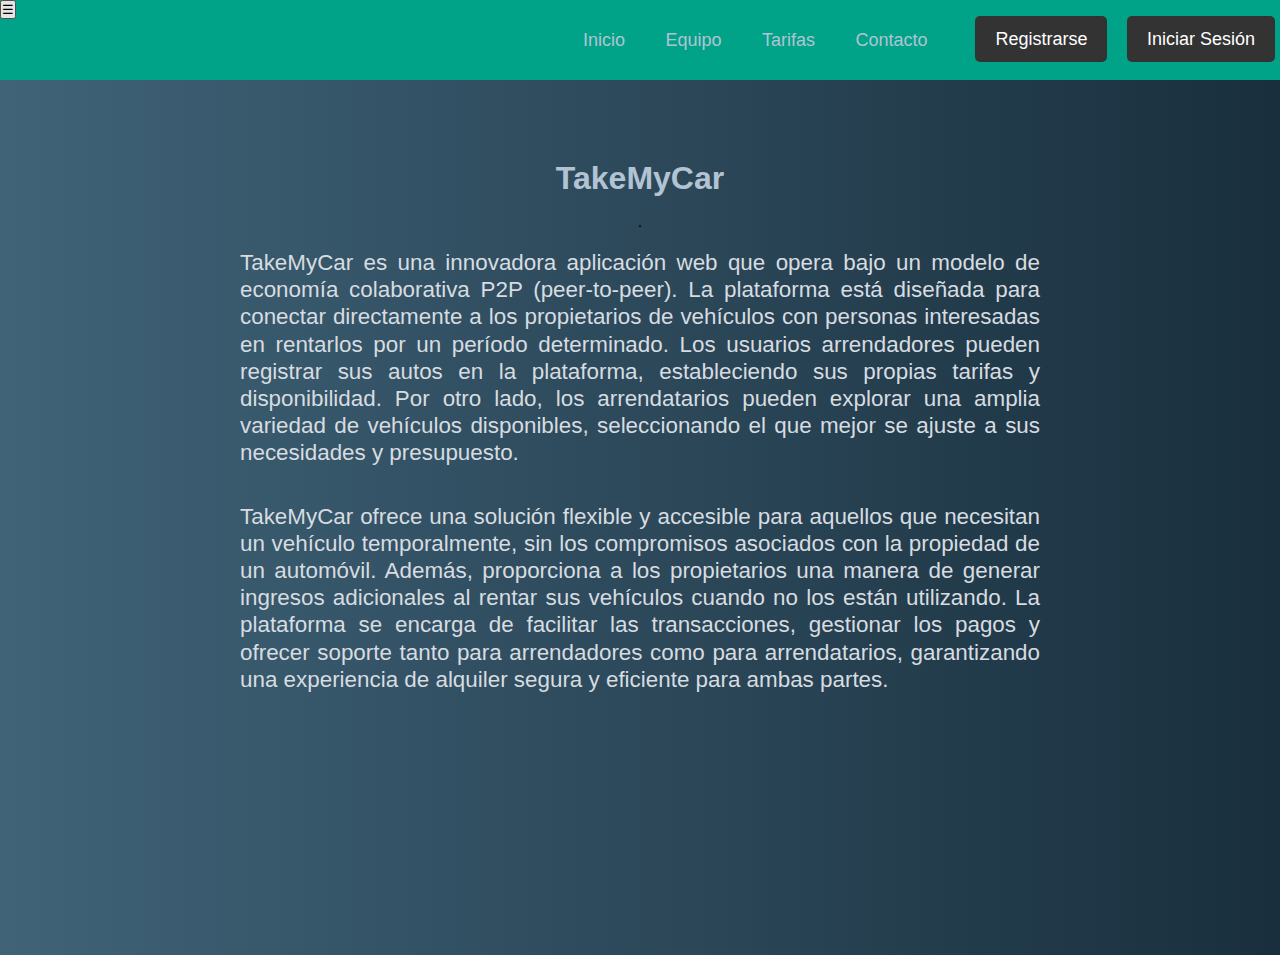
==== index.html @ fd30c0b9 "feat(index-equipo-servicios-tarifas): title name updated" ====
<!DOCTYPE html>
<html lang="en">


<head>
    <meta charset="UTF-8">
    <meta name="viewport" content="width=device-width, initial-scale=1.0">
    <title>TakeMyCar</title>
    <link rel="stylesheet" href="public\assets\styles\styleIndex.css">
    <style>
    </style>
</head>

<body>
    <header>
        <nav>

            <ul class="nav-buttons">
                <li><a href="#">Registrarse</a></li>
                <li><a href="#">Iniciar Sesión</a></li>
            </ul>
            <ul class="menu">
                <li><a href="index.html">Inicio</a></li>
                <!-- <li><a href="public/Servicios.html">Servicios</a></li> -->
                <li><a href="public/Equipo.html">Equipo</a></li>
                <li><a href="public/Tarifas.html">Tarifas</a></li>
                <li><a href="public/Contacto.html">Contacto</a></li>
            </ul>
            <button class="menu-toggle">&#9776;</button>
        </nav>
    </header>

    <main>
        <section id="inicio" class="banner">
            <div class="containerB row">
                <div class="boxB col1-md-5 col12">
                    <!-- <img src="public/assets/images/Logo_1.png" class="imgBanner" alt=""> -->
                </div>
                <div class="boxB col2">
                    <h1>TakeMyCar</h1>
                    <p>. </p>
                    <br/>
                    <p id="txtBanner">
                        TakeMyCar es una innovadora aplicación web que opera bajo un modelo de economía colaborativa P2P (peer-to-peer). La plataforma está diseñada para conectar directamente a los propietarios de vehículos con personas interesadas en rentarlos por un período determinado. Los usuarios arrendadores pueden registrar sus autos en la plataforma, estableciendo sus propias tarifas y disponibilidad. Por otro lado, los arrendatarios pueden explorar una amplia variedad de vehículos disponibles, seleccionando el que mejor se ajuste a sus necesidades y presupuesto.
                    </p>
                    <br/>
                    <br/>

        <p id="txtBanner">TakeMyCar ofrece una solución flexible y accesible para aquellos que necesitan un vehículo temporalmente, sin los compromisos asociados con la propiedad de un automóvil. Además, proporciona a los propietarios una manera de generar ingresos adicionales al rentar sus vehículos cuando no los están utilizando. La plataforma se encarga de facilitar las transacciones, gestionar los pagos y ofrecer soporte tanto para arrendadores como para arrendatarios, garantizando una experiencia de alquiler segura y eficiente para ambas partes.</p> 
                 </div>
            </div>
            <br/>
            <br/>
            <br/>
            <br/>
            <br/>
            <br/>
            <br/>
            <br/>
            <br/>
            <br/>
            <br/>
            </section>

        

  
    </main>
    <script src="public/assets/scripts/sriptIndex.js"></script>

</body>

</html>
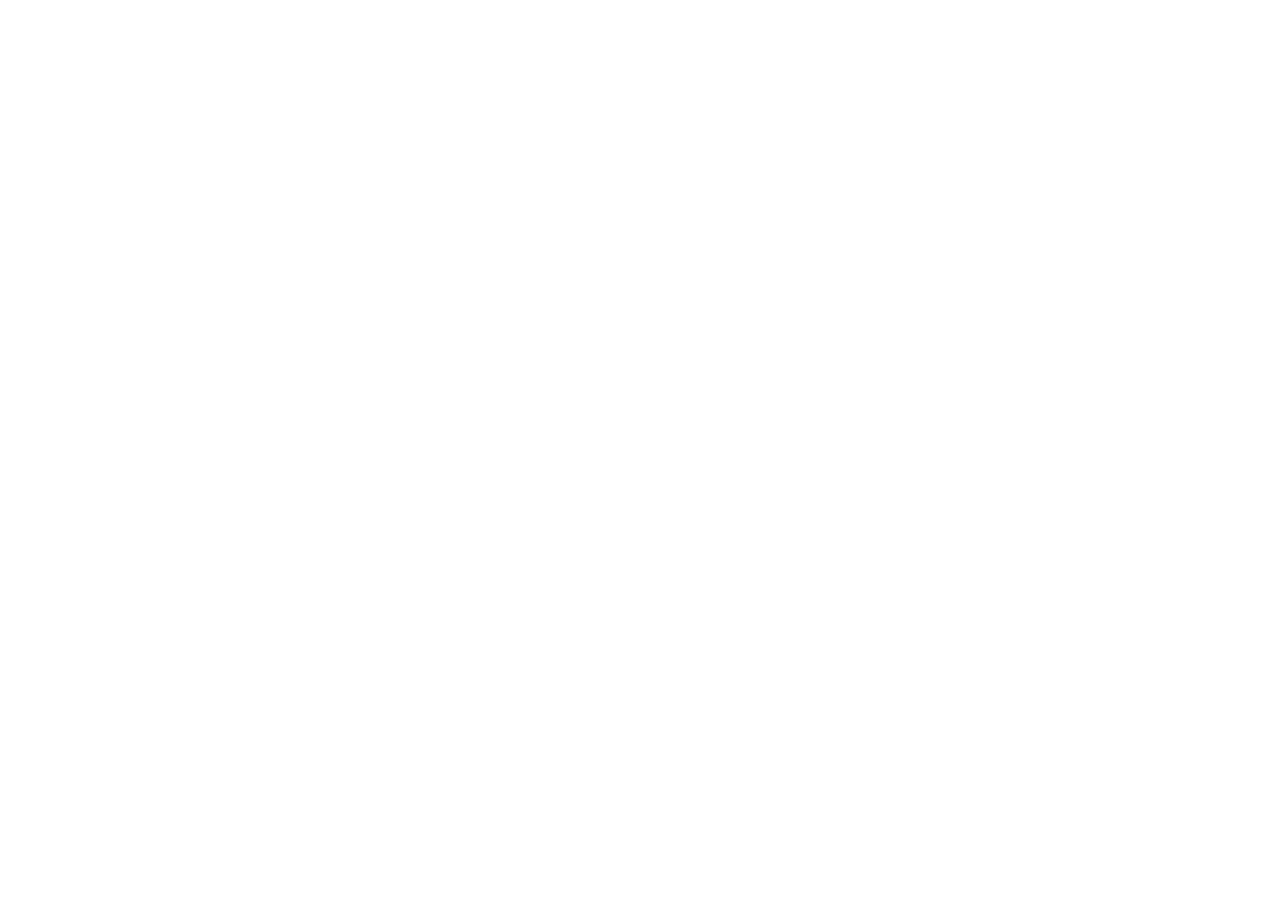
==== commit 67dda170: "feat(style): add styles" ====
--- a/index.html
+++ b/index.html
@@ -1,73 +1,11 @@
 <!DOCTYPE html>
 <html lang="en">
-
-
 <head>
     <meta charset="UTF-8">
     <meta name="viewport" content="width=device-width, initial-scale=1.0">
-    <title>TakeMyCar</title>
-    <link rel="stylesheet" href="public\assets\styles\styleIndex.css">
-    <style>
-    </style>
+    <title>Document</title>
 </head>
-
 <body>
-    <header>
-        <nav>
-
-            <ul class="nav-buttons">
-                <li><a href="#">Registrarse</a></li>
-                <li><a href="#">Iniciar Sesión</a></li>
-            </ul>
-            <ul class="menu">
-                <li><a href="index.html">Inicio</a></li>
-                <!-- <li><a href="public/Servicios.html">Servicios</a></li> -->
-                <li><a href="public/Equipo.html">Equipo</a></li>
-                <li><a href="public/Tarifas.html">Tarifas</a></li>
-                <li><a href="public/Contacto.html">Contacto</a></li>
-            </ul>
-            <button class="menu-toggle">&#9776;</button>
-        </nav>
-    </header>
-
-    <main>
-        <section id="inicio" class="banner">
-            <div class="containerB row">
-                <div class="boxB col1-md-5 col12">
-                    <!-- <img src="public/assets/images/Logo_1.png" class="imgBanner" alt=""> -->
-                </div>
-                <div class="boxB col2">
-                    <h1>TakeMyCar</h1>
-                    <p>. </p>
-                    <br/>
-                    <p id="txtBanner">
-                        TakeMyCar es una innovadora aplicación web que opera bajo un modelo de economía colaborativa P2P (peer-to-peer). La plataforma está diseñada para conectar directamente a los propietarios de vehículos con personas interesadas en rentarlos por un período determinado. Los usuarios arrendadores pueden registrar sus autos en la plataforma, estableciendo sus propias tarifas y disponibilidad. Por otro lado, los arrendatarios pueden explorar una amplia variedad de vehículos disponibles, seleccionando el que mejor se ajuste a sus necesidades y presupuesto.
-                    </p>
-                    <br/>
-                    <br/>
-
-        <p id="txtBanner">TakeMyCar ofrece una solución flexible y accesible para aquellos que necesitan un vehículo temporalmente, sin los compromisos asociados con la propiedad de un automóvil. Además, proporciona a los propietarios una manera de generar ingresos adicionales al rentar sus vehículos cuando no los están utilizando. La plataforma se encarga de facilitar las transacciones, gestionar los pagos y ofrecer soporte tanto para arrendadores como para arrendatarios, garantizando una experiencia de alquiler segura y eficiente para ambas partes.</p> 
-                 </div>
-            </div>
-            <br/>
-            <br/>
-            <br/>
-            <br/>
-            <br/>
-            <br/>
-            <br/>
-            <br/>
-            <br/>
-            <br/>
-            <br/>
-            </section>
-
-        
-
-  
-    </main>
-    <script src="public/assets/scripts/sriptIndex.js"></script>
-
+    
 </body>
-
 </html>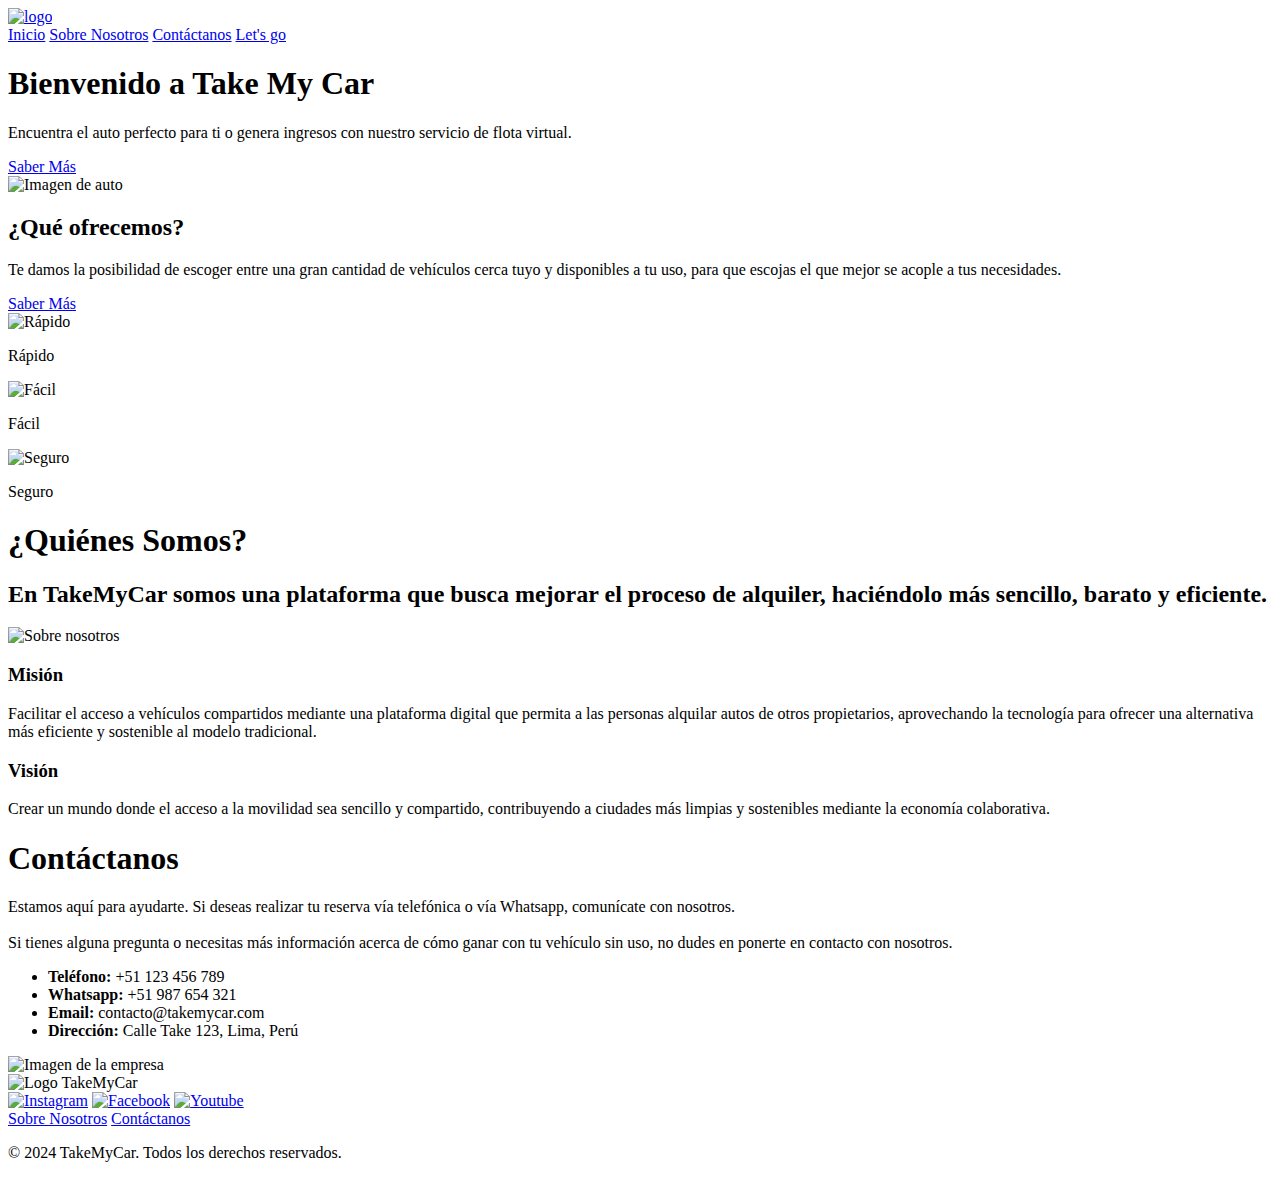
==== commit 0850838e: "fix: html structure" ====
--- a/index.html
+++ b/index.html
@@ -1,11 +1,131 @@
 <!DOCTYPE html>
-<html lang="en">
+<html lang="es">
 <head>
     <meta charset="UTF-8">
     <meta name="viewport" content="width=device-width, initial-scale=1.0">
-    <title>Document</title>
+    <title>TakeMyCar-LandingPage</title>
+    <link rel="stylesheet" href="styles.css">
+    <link rel="icon" href="images/favicon.png" type="image/png">
+    <link href="https://fonts.googleapis.com/css2?family=SUSE:wght@400;700&display=swap" rel="stylesheet">
 </head>
 <body>
+
+    <header>
+        <div class="container">
+            <a href="index.html">
+                <img src="images/take-my-car-logo.png" alt="logo" class="logo">
+            </a>
+            <div class="navbar">
+                <a href="#inicio">Inicio</a>
+                <a href="#about-us">Sobre Nosotros</a>
+                <a href="#contactanos">Contáctanos</a>
+                <a href="https://apptakemycar.netlify.app" class="btn_front">Let's go</a>
+            </div>
+        </div>
+    </header>
+
+    <section id="inicio" class="welcome-section">
+        <div class="welcome-container">
+            <div class="welcome-text">
+                <h1>Bienvenido a Take My Car</h1>
+                <p>Encuentra el auto perfecto para ti o genera ingresos con nuestro servicio de flota virtual.</p>
+                <a href="#contactanos" class="welcome-btn">Saber Más</a>
+            </div>
+            <div class="welcome-image">
+                <img src="images/image1.jpg" alt="Imagen de auto">
+            </div>
+        </div>
+    </section>
     
+
+    <section class="offer-section">
+        <div class="offer-container">
+            <h2 class="offer-title">¿Qué ofrecemos?</h2>
+            <div class="offer-content">
+                <div class="offer-description">
+                    <p>Te damos la posibilidad de escoger entre una gran cantidad de vehículos cerca tuyo y disponibles a tu uso, para que escojas el que mejor se acople a tus necesidades.</p>
+                    <a href="#contactanos" class="offer-btn">Saber Más</a>
+                </div>
+                <div class="offer-features">
+                    <div class="feature-item">
+                        <img src="images/rayo-rapido.webp" alt="Rápido">
+                        <p>Rápido</p>
+                    </div>
+                    <div class="feature-item">
+                        <img src="images/facil.png" alt="Fácil">
+                        <p>Fácil</p>
+                    </div>
+                    <div class="feature-item">
+                        <img src="images/seguro.png" alt="Seguro">
+                        <p>Seguro</p>
+                    </div>
+                </div>
+            </div>
+        </div>
+    </section>
+    
+    <section id="about-us" class="about-section">
+        <div class="about-container">
+            <div class="about-text">
+                <h1 class="about-title">¿Quiénes Somos?</h1>
+                <h2 class="about-subtitle">En TakeMyCar somos una plataforma que busca mejorar el proceso de alquiler, haciéndolo más sencillo, barato y eficiente.</h2>
+            </div>
+            <div class="about-image">
+                <img src="images/quienes-somos.png" alt="Sobre nosotros">
+            </div>
+        </div>
+    
+        <div class="mission-vision-wrapper">
+            <div class="mission-block">
+                <h3>Misión</h3>
+                <p>Facilitar el acceso a vehículos compartidos mediante una plataforma digital que permita a las personas alquilar autos de otros propietarios, aprovechando la tecnología para ofrecer una alternativa más eficiente y sostenible al modelo tradicional.</p>
+            </div>
+            <div class="vision-block">
+                <h3>Visión</h3>
+                <p>Crear un mundo donde el acceso a la movilidad sea sencillo y compartido, contribuyendo a ciudades más limpias y sostenibles mediante la economía colaborativa.</p>
+            </div>
+        </div>
+    </section>
+    
+    
+    <section id="contactanos" class="contact-section">
+        <div class="contact-wrapper">
+            <div class="contact-content">
+                <h1>Contáctanos</h1>
+                <p>Estamos aquí para ayudarte. Si deseas realizar tu reserva vía telefónica o vía Whatsapp, comunícate con nosotros. <br><br>
+                Si tienes alguna pregunta o necesitas más información acerca de cómo ganar con tu vehículo sin uso, no dudes en ponerte en contacto con nosotros.</p>
+                <ul>
+                    <li><strong>Teléfono:</strong> +51 123 456 789</li>
+                    <li><strong>Whatsapp:</strong> +51 987 654 321</li>
+                    <li><strong>Email:</strong> contacto@takemycar.com</li>
+                    <li><strong>Dirección:</strong> Calle Take 123, Lima, Perú</li>
+                </ul>
+            </div>
+            <div class="contact-image">
+                <img src="images/contactanos.png" alt="Imagen de la empresa">
+            </div>
+        </div>
+    </section>
+
+    <footer class="site-footer">
+        <div class="footer-content">
+            <div class="footer-logo">
+                <img src="images/take-my-car-logo.png" alt="Logo TakeMyCar">
+            </div>
+            <div class="footer-social">
+                <a href="#"><img src="images/instagram.svg" alt="Instagram"></a>
+                <a href="#"><img src="images/facebook.svg" alt="Facebook"></a>
+                <a href="#"><img src="images/youtube.svg" alt="Youtube"></a>
+            </div>
+            <div class="footer-links">
+                <a href="#about-us">Sobre Nosotros</a>
+                <a href="#contactanos">Contáctanos</a>
+            </div>
+        </div>
+        <div class="footer-bottom">
+            <p>© 2024 TakeMyCar. Todos los derechos reservados.</p>
+        </div>
+    </footer>
+
 </body>
 </html>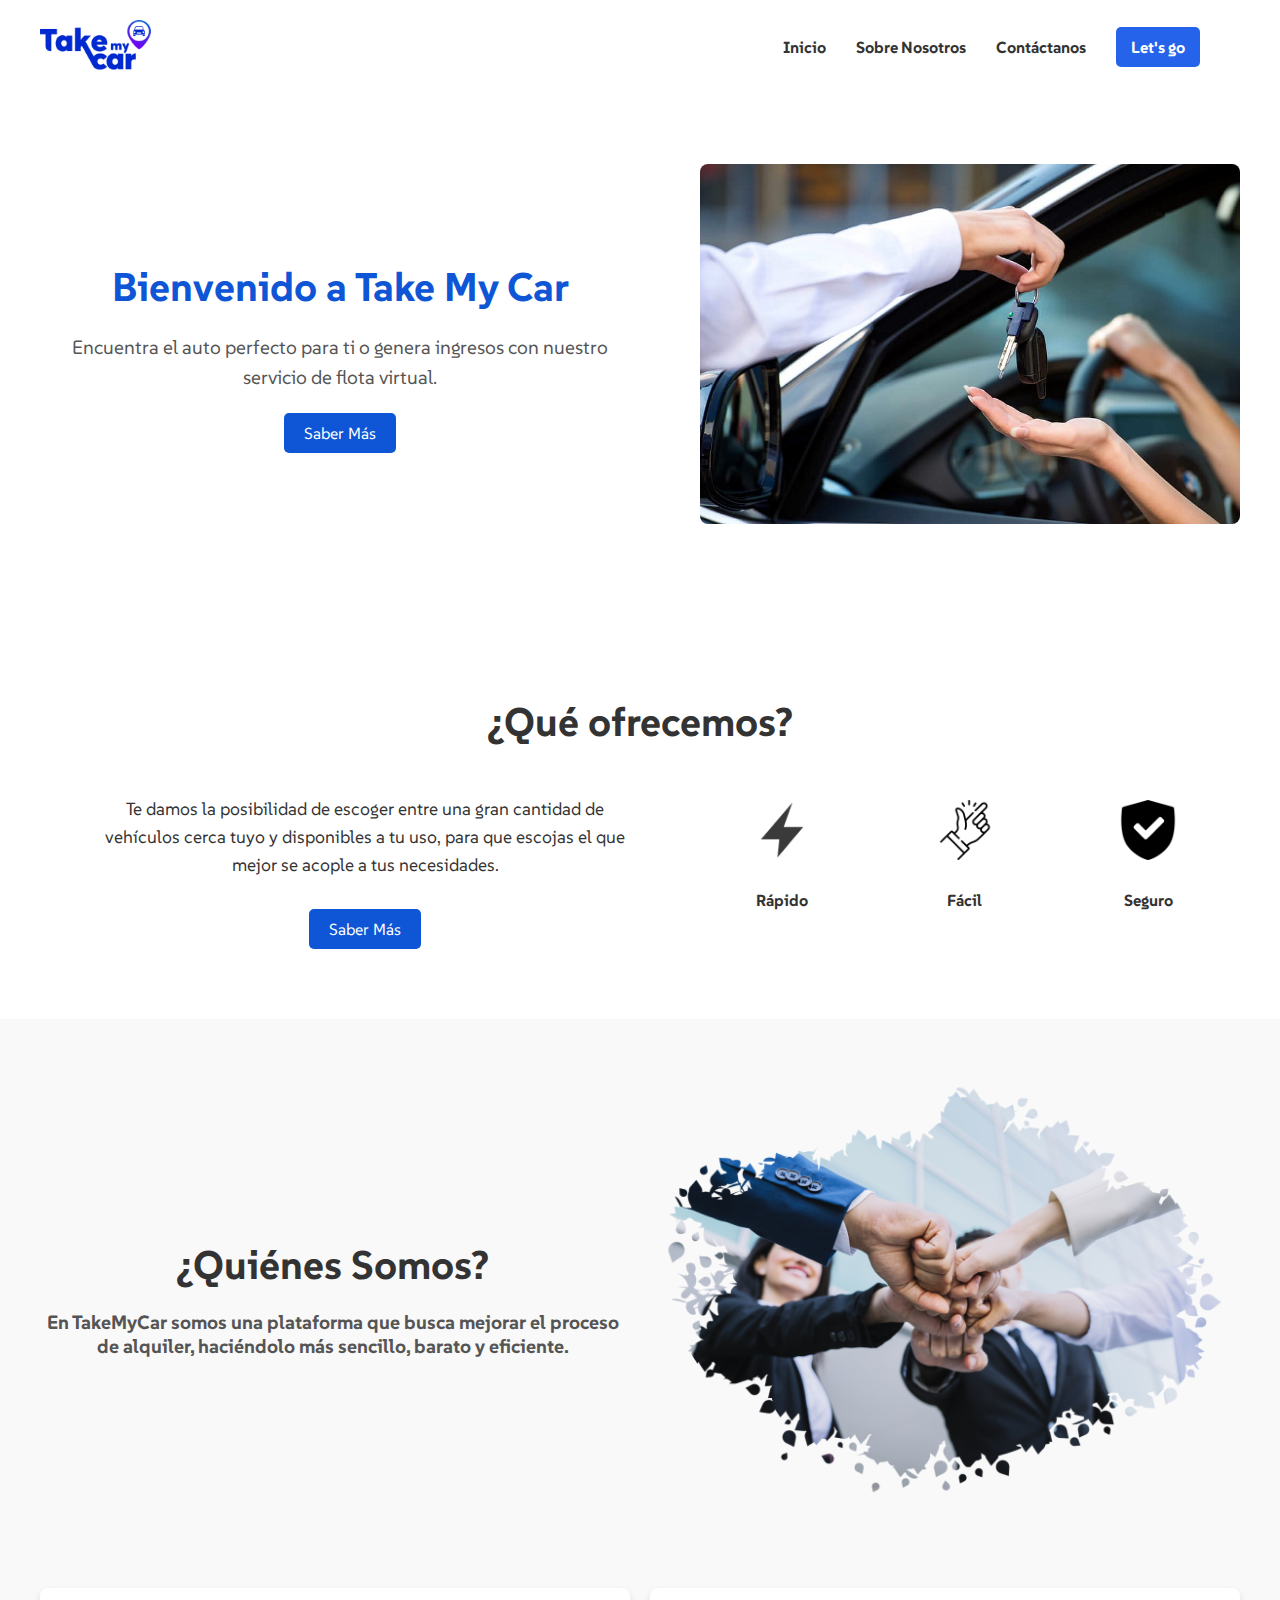
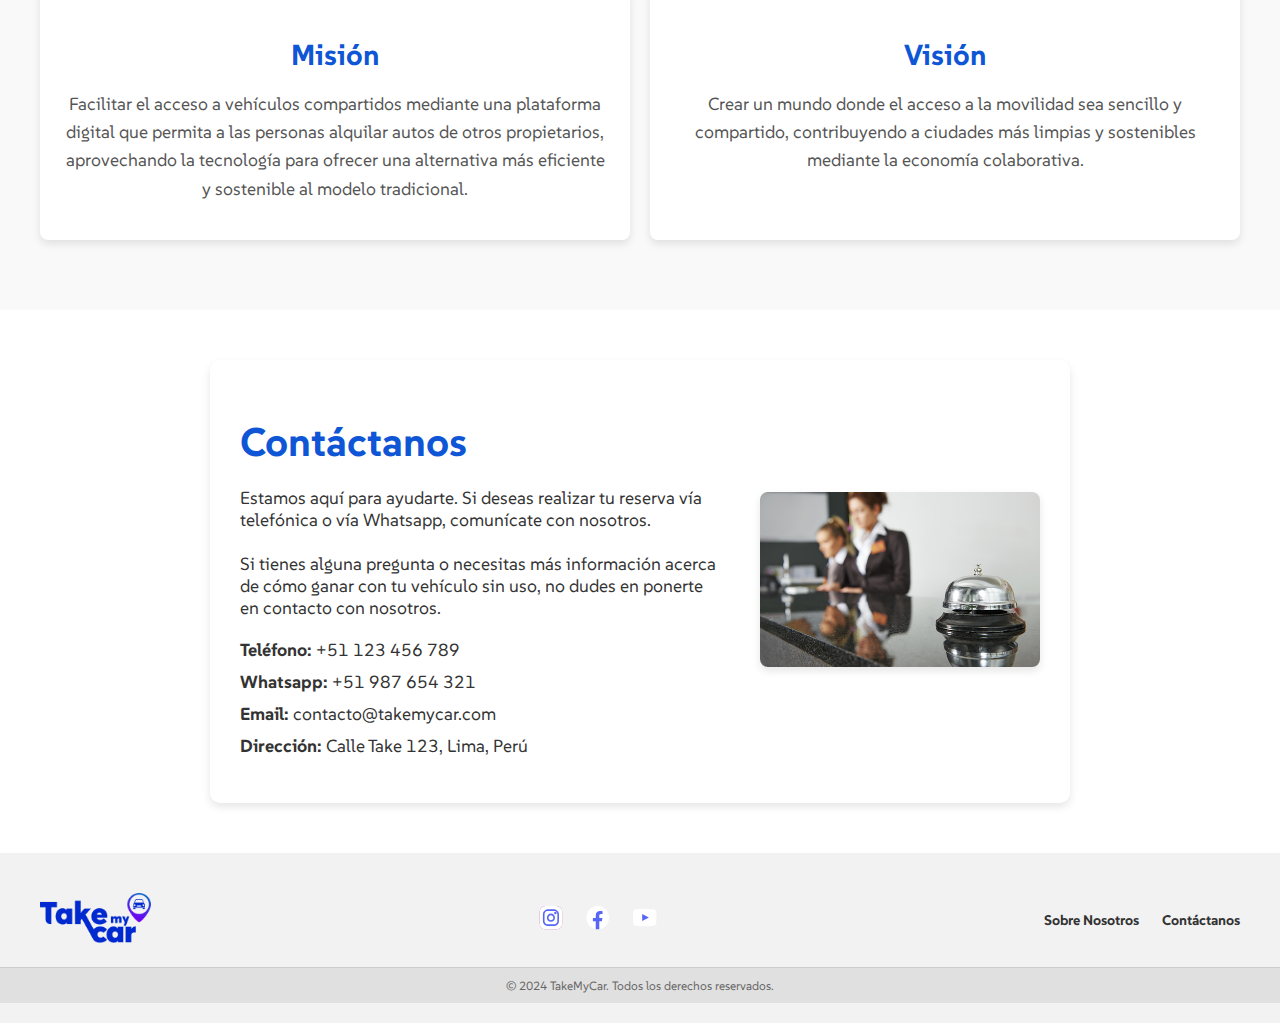
==== commit 6ff63821: "feat: add landing page images" ====
--- a/index.html
+++ b/index.html
@@ -4,7 +4,7 @@
     <meta charset="UTF-8">
     <meta name="viewport" content="width=device-width, initial-scale=1.0">
     <title>TakeMyCar-LandingPage</title>
-    <link rel="stylesheet" href="styles.css">
+    <link rel="stylesheet" href="style.css">
     <link rel="icon" href="images/favicon.png" type="image/png">
     <link href="https://fonts.googleapis.com/css2?family=SUSE:wght@400;700&display=swap" rel="stylesheet">
 </head>
--- a/style.css
+++ b/style.css
@@ -0,0 +1,372 @@
+/*Generales*/
+body {
+    margin: 0;
+    font-family: 'SUSE', sans-serif;
+    background-color: #f0f0f0;
+    color: #333;
+}
+a {
+    text-decoration: none;
+    color: inherit;
+}
+.container {
+    max-width: 1200px;
+    margin: 0 auto;
+    padding: 0 20px;
+    display: flex;
+    justify-content: space-between;
+    align-items: center;
+}
+
+/*Header*/
+header {
+    background-color: #fff;
+    box-shadow: 0 2px 4px rgba(0,0,0,0.1);
+    padding: 20px 0;
+}
+.logo {
+    max-height: 50px;
+}
+.navbar {
+    display: flex;
+    justify-content: flex-end; 
+    flex-grow: 1;
+    gap: 30px;
+    margin-right: 40px;
+    border-radius: 5px;
+    align-items: center;
+}
+.navbar a {
+    font-weight: bold;
+}
+.btn {
+    color: #fff;
+    background-color: #0e56d5 ;
+    padding: 10px 15px;
+    border-radius: 5px;
+    font-weight: bold;
+    text-align: center;
+    
+}
+.btn_front {
+    background-color: #2563eb;
+    color: #ffffff;
+    padding: 10px 15px;
+    border-radius: 5px;
+    text-decoration: none;
+}
+
+/* Sección de bienvenida */
+.welcome-section {
+    padding: 50px 0;
+    background-color: #fff;
+}
+
+.welcome-container {
+    display: flex;
+    justify-content: space-between;
+    align-items: center;
+    max-width: 1200px;
+    margin: 0 auto;
+    padding: 20px;
+}
+
+.welcome-text {
+    width: 50%;
+    text-align: center;
+}
+
+.welcome-text h1 {
+    font-size: 2.5em;
+    margin-bottom: 20px;
+    color: #0e56d5;
+}
+
+.welcome-text p {
+    font-size: 1.2em;
+    line-height: 1.6;
+    margin-bottom: 20px;
+    color: #555;
+}
+
+.welcome-btn {
+    display: inline-block;
+    background-color: #0e56d5;
+    color: #fff;
+    padding: 10px 20px;
+    text-decoration: none;
+    border-radius: 5px;
+}
+
+.welcome-image {
+    width: 45%;
+    display: flex;
+    justify-content: center;
+}
+
+.welcome-image img {
+    max-width: 100%;
+    height: auto;
+    border-radius: 8px;
+}
+
+
+/* Sección ofrecemos */
+.offer-section {
+    padding: 50px 0;
+    background-color: #fff;
+}
+
+.offer-container {
+    max-width: 1200px;
+    margin: 0 auto;
+    padding: 20px;
+}
+
+.offer-title {
+    text-align: center;
+    font-size: 2.5em;
+    margin-bottom: 30px;
+}
+
+.offer-content {
+    display: flex;
+    justify-content: space-between;
+    align-items: center;
+}
+
+.offer-description {
+    width: 50%;
+    text-align: center;
+    padding: 0 50px;
+}
+
+.offer-description p {
+    font-size: 1.1em;
+    line-height: 1.6;
+    margin-bottom: 20px;
+}
+
+.offer-btn {
+    display: inline-block;
+    background-color: #0e56d5;
+    color: #fff;
+    padding: 10px 20px;
+    text-decoration: none;
+    border-radius: 5px;
+    margin-top: 10px;
+}
+
+.offer-features {
+    display: flex;
+    justify-content: space-around;
+    width: 50%;
+}
+
+.feature-item {
+    text-align: center;
+}
+
+.feature-item img {
+    width: 60px;
+    height: 60px;
+    margin-bottom: 10px;
+}
+
+.feature-item p {
+    font-weight: bold;
+}
+
+/* Sección nosotros */
+.about-section {
+    padding: 50px 0;
+    background-color: #f9f9f9;
+}
+
+.about-container {
+    display: flex;
+    justify-content: space-between;
+    align-items: center;
+    max-width: 1200px;
+    margin: 0 auto;
+}
+
+.about-text {
+    width: 50%;
+    padding-right: 30px;
+}
+
+.about-title {
+    font-size: 2.5em;
+    text-align: center;
+    margin-bottom: 20px;
+}
+
+.about-subtitle {
+    font-size: 1.2em;
+    text-align: center;
+    color: #555;
+}
+
+.about-image {
+    width: 50%;
+    display: flex;
+    justify-content: center;
+}
+
+.about-image img {
+    max-width: 100%;
+    height: auto;
+    border-radius: 8px;
+}
+
+/* Misión y Visión */
+.mission-vision-wrapper {
+    display: flex;
+    justify-content: space-between;
+    gap: 20px;
+    max-width: 1200px;
+    margin: 50px auto 0;
+    padding: 20px;
+}
+
+.mission-block, .vision-block {
+    background-color: #fff;
+    border-radius: 8px;
+    box-shadow: 0 4px 8px rgba(0, 0, 0, 0.1);
+    padding: 20px;
+    text-align: center;
+    flex: 1;
+}
+
+.mission-block h3, .vision-block h3 {
+    font-size: 1.8em;
+    color: #0e56d5;
+    margin-bottom: 15px;
+}
+
+.mission-block p, .vision-block p {
+    font-size: 1.1em;
+    line-height: 1.6;
+    color: #555;
+}
+
+
+.contact-section {
+    display: flex;
+    justify-content: center; 
+    align-items: center;    
+    background-color: #fff;
+    padding: 50px 0;       
+}
+
+.contact-wrapper {
+    display: flex;
+    justify-content: space-between;
+    align-items: center;     
+    background-color: #fff;
+    box-shadow: 0 4px 8px rgba(0, 0, 0, 0.1);
+    border-radius: 10px;
+    padding: 30px;
+    max-width: 800px;
+    width: 100%;
+}
+
+.contact-content {
+    width: 60%;
+}
+
+.contact-content h1 {
+    font-size: 2.5em;
+    margin-bottom: 20px;
+    color: #0e56d5;
+}
+
+.contact-content p {
+    font-size: 1.1em;
+    margin-bottom: 20px;
+}
+
+.contact-content ul {
+    list-style: none;
+    padding: 0;
+}
+
+.contact-content ul li {
+    font-size: 1.1em;
+    margin-bottom: 10px;
+}
+
+.contact-image {
+    width: 35%;
+}
+
+.contact-image img {
+    width: 100%;
+    height: auto;
+    border-radius: 8px;
+    box-shadow: 0 4px 8px rgba(0, 0, 0, 0.1);
+}
+
+
+/* Estilos del footer */
+.site-footer {
+    background-color: #f2f2f2; 
+    color: #333;
+    padding: 20px 0;
+    font-size: 14px;
+}
+
+.footer-content {
+    display: flex;
+    justify-content: space-between;
+    align-items: center;
+    max-width: 1200px;
+    margin: 0 auto;
+    padding: 20px 40px;
+    border-bottom: 1px solid #ccc; 
+}
+
+.footer-logo img {
+    max-height: 50px;
+    width: auto;
+}
+
+.footer-social a {
+    margin-left: 20px;
+    display: inline-block;
+}
+
+.footer-social img {
+    width: 24px;
+    height: 24px;
+    transition: transform 0.3s ease;
+}
+
+.footer-social a:hover img {
+    transform: scale(1.1); 
+}
+
+.footer-links a {
+    margin-left: 20px;
+    color: #333;
+    text-decoration: none;
+    font-weight: bold;
+    transition: color 0.3s ease;
+}
+
+.footer-links a:hover {
+    color: #0e56d5; 
+}
+
+.footer-bottom {
+    text-align: center;
+    padding: 10px 0;
+    background-color: #e0e0e0; 
+}
+
+.footer-bottom p {
+    margin: 0;
+    font-size: 12px;
+    color: #666;
+}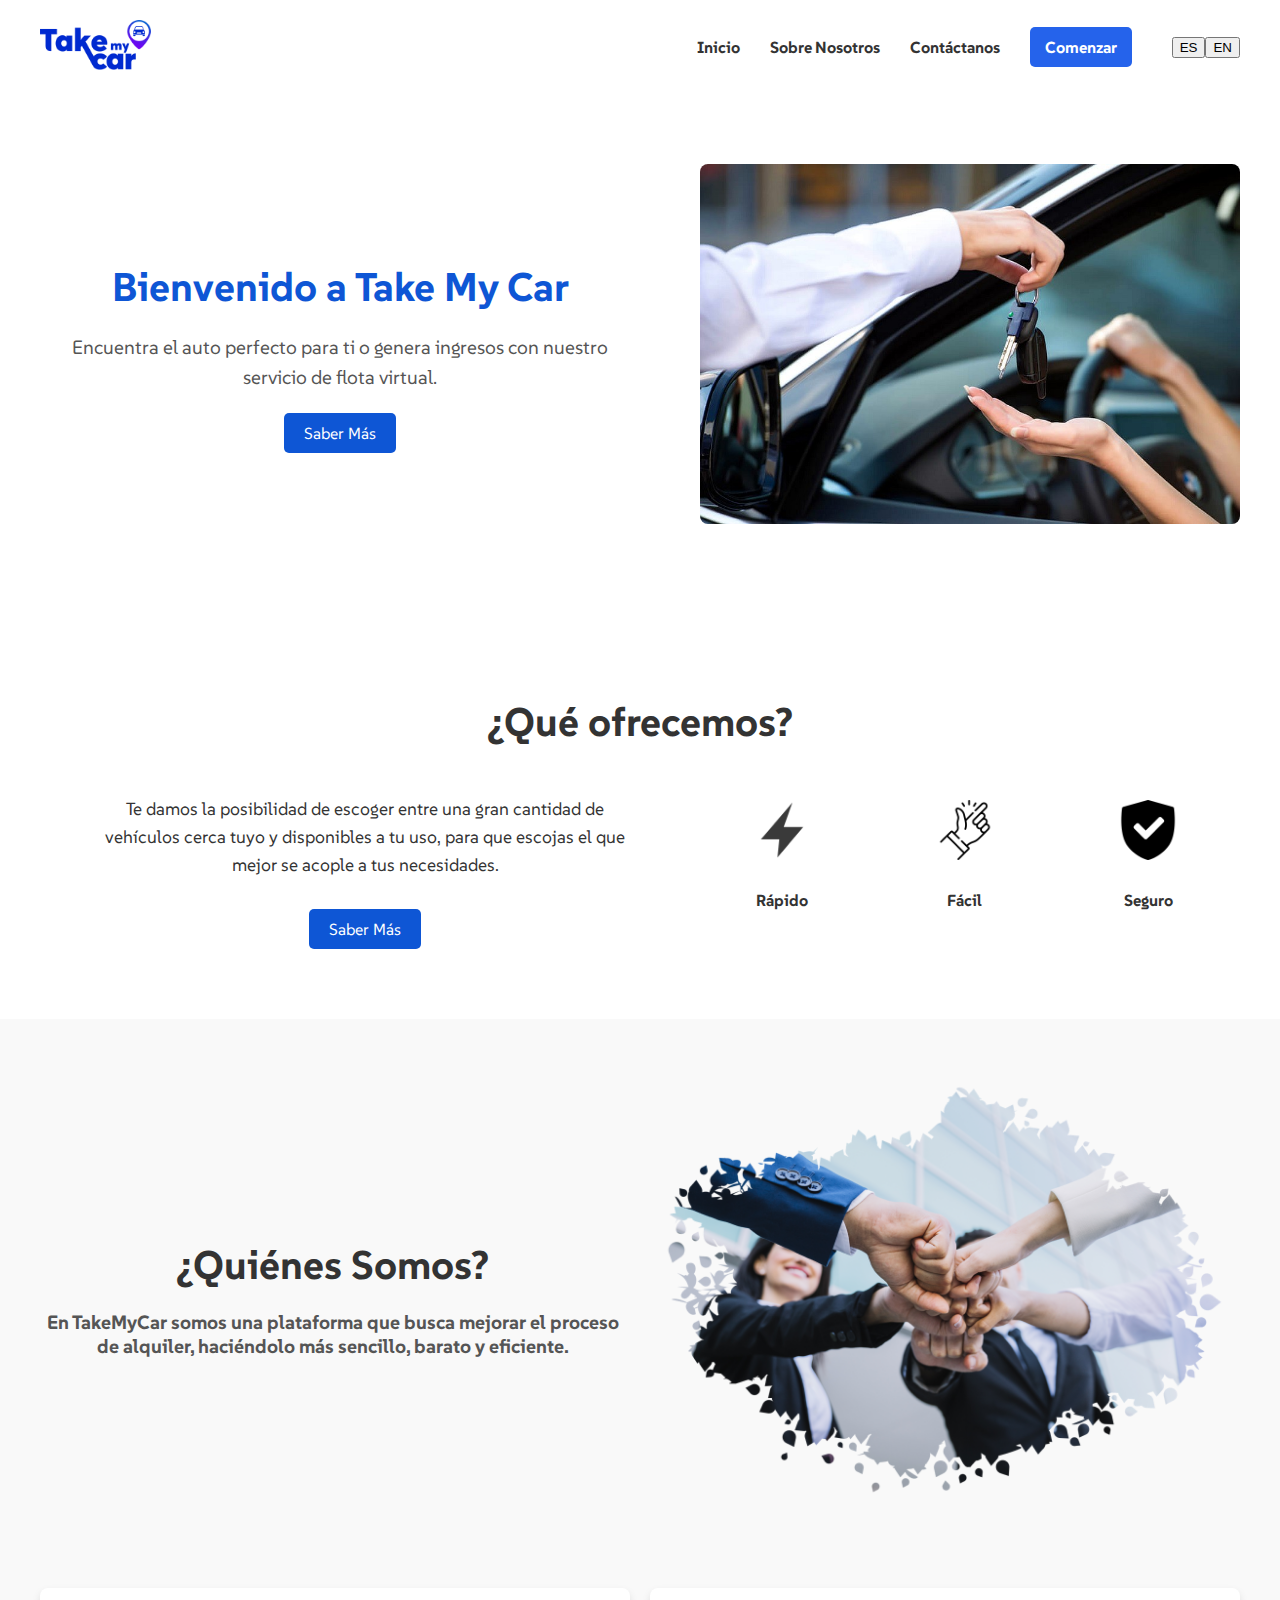
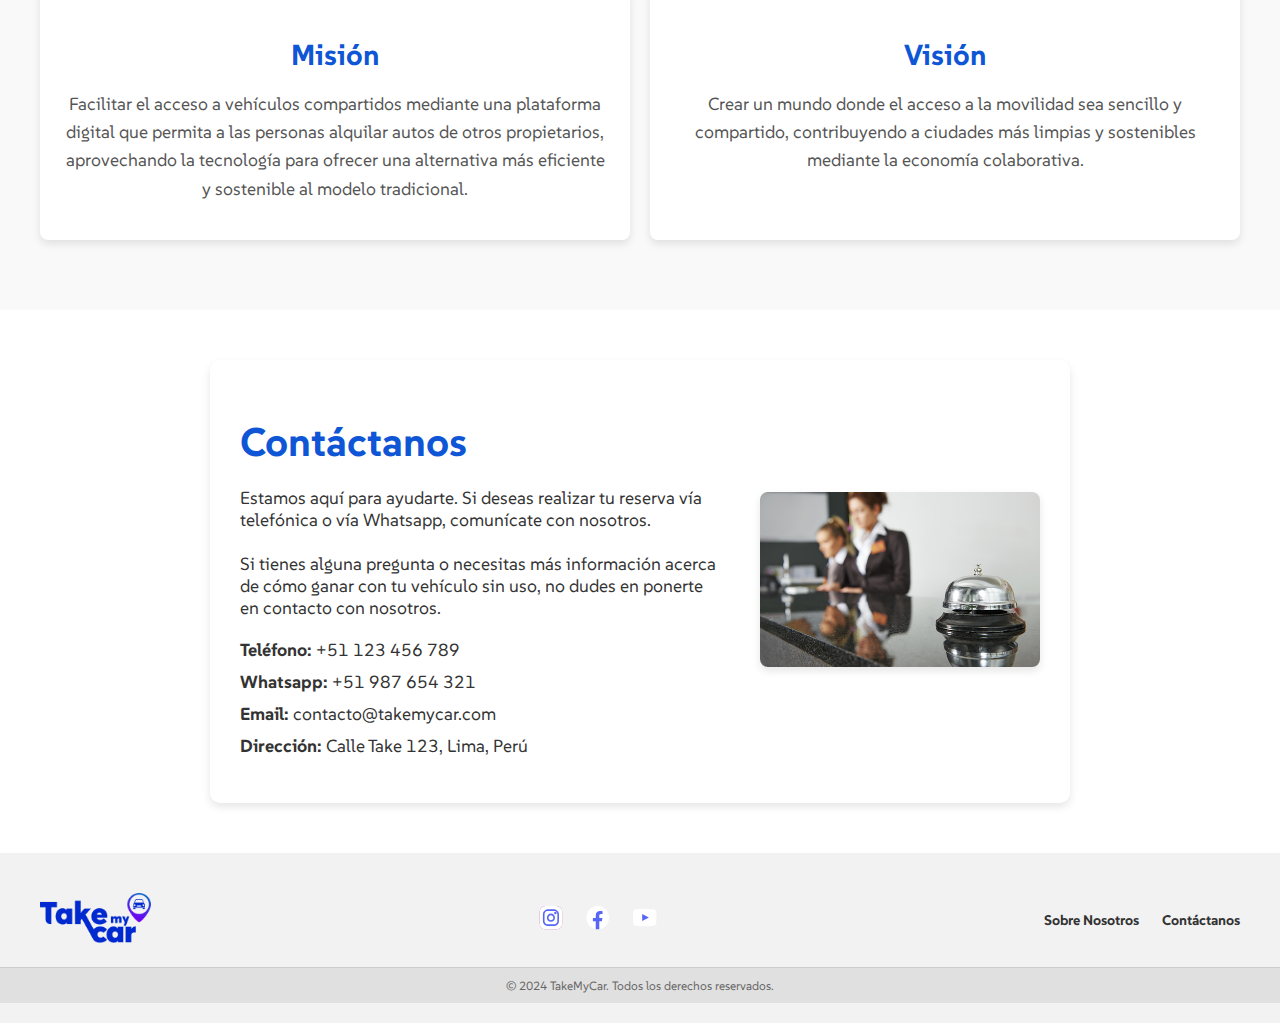
==== commit 9998b625: "feat: add change Âlanguage" ====
--- a/index.html
+++ b/index.html
@@ -16,20 +16,22 @@
                 <img src="images/take-my-car-logo.png" alt="logo" class="logo">
             </a>
             <div class="navbar">
-                <a href="#inicio">Inicio</a>
-                <a href="#about-us">Sobre Nosotros</a>
-                <a href="#contactanos">Contáctanos</a>
-                <a href="https://apptakemycar.netlify.app" class="btn_front">Let's go</a>
+                <a href="#inicio" data-key="home">Inicio</a>
+                <a href="#about-us" data-key="aboutus">Sobre Nosotros</a>
+                <a href="#contactanos" data-key="contactus">Contáctanos</a>
+                <a href="https://take-my-car.netlify.app/ " class="btn_front" data-key="lestsgo">Comenzar</a>
             </div>
+            <button onclick="changeLanguage('es')">ES</button>
+            <button onclick="changeLanguage('en')">EN</button>
         </div>
     </header>
 
     <section id="inicio" class="welcome-section">
         <div class="welcome-container">
             <div class="welcome-text">
-                <h1>Bienvenido a Take My Car</h1>
-                <p>Encuentra el auto perfecto para ti o genera ingresos con nuestro servicio de flota virtual.</p>
-                <a href="#contactanos" class="welcome-btn">Saber Más</a>
+                <h1 data-key="welcome">Bienvenido a Take My Car</h1>
+                <p data-key="find">Encuentra el auto perfecto para ti o genera ingresos con nuestro servicio de flota virtual.</p>
+                <a href="#contactanos" class="welcome-btn" data-key="more">Saber Más</a>
             </div>
             <div class="welcome-image">
                 <img src="images/image1.jpg" alt="Imagen de auto">
@@ -40,24 +42,24 @@
 
     <section class="offer-section">
         <div class="offer-container">
-            <h2 class="offer-title">¿Qué ofrecemos?</h2>
+            <h2 class="offer-title" data-key="ofer">¿Qué ofrecemos?</h2>
             <div class="offer-content">
                 <div class="offer-description">
-                    <p>Te damos la posibilidad de escoger entre una gran cantidad de vehículos cerca tuyo y disponibles a tu uso, para que escojas el que mejor se acople a tus necesidades.</p>
-                    <a href="#contactanos" class="offer-btn">Saber Más</a>
+                    <p data-key="give">Te damos la posibilidad de escoger entre una gran cantidad de vehículos cerca tuyo y disponibles a tu uso, para que escojas el que mejor se acople a tus necesidades.</p>
+                    <a href="#contactanos" class="offer-btn" data-key="more">Saber Más</a>
                 </div>
                 <div class="offer-features">
                     <div class="feature-item">
                         <img src="images/rayo-rapido.webp" alt="Rápido">
-                        <p>Rápido</p>
+                        <p data-key="fast">Rápido</p>
                     </div>
                     <div class="feature-item">
                         <img src="images/facil.png" alt="Fácil">
-                        <p>Fácil</p>
+                        <p data-key="easy">Fácil</p>
                     </div>
                     <div class="feature-item">
                         <img src="images/seguro.png" alt="Seguro">
-                        <p>Seguro</p>
+                        <p data-key="secure">Seguro</p>
                     </div>
                 </div>
             </div>
@@ -67,8 +69,8 @@
     <section id="about-us" class="about-section">
         <div class="about-container">
             <div class="about-text">
-                <h1 class="about-title">¿Quiénes Somos?</h1>
-                <h2 class="about-subtitle">En TakeMyCar somos una plataforma que busca mejorar el proceso de alquiler, haciéndolo más sencillo, barato y eficiente.</h2>
+                <h1 class="about-title" data-key="who">¿Quiénes Somos?</h1>
+                <h2 class="about-subtitle" data-key="platform">En TakeMyCar somos una plataforma que busca mejorar el proceso de alquiler, haciéndolo más sencillo, barato y eficiente.</h2>
             </div>
             <div class="about-image">
                 <img src="images/quienes-somos.png" alt="Sobre nosotros">
@@ -77,12 +79,12 @@
     
         <div class="mission-vision-wrapper">
             <div class="mission-block">
-                <h3>Misión</h3>
-                <p>Facilitar el acceso a vehículos compartidos mediante una plataforma digital que permita a las personas alquilar autos de otros propietarios, aprovechando la tecnología para ofrecer una alternativa más eficiente y sostenible al modelo tradicional.</p>
+                <h3 data-key="mission">Misión</h3>
+                <p data-key="mission2">Facilitar el acceso a vehículos compartidos mediante una plataforma digital que permita a las personas alquilar autos de otros propietarios, aprovechando la tecnología para ofrecer una alternativa más eficiente y sostenible al modelo tradicional.</p>
             </div>
             <div class="vision-block">
-                <h3>Visión</h3>
-                <p>Crear un mundo donde el acceso a la movilidad sea sencillo y compartido, contribuyendo a ciudades más limpias y sostenibles mediante la economía colaborativa.</p>
+                <h3 data-key="vision">Visión</h3>
+                <p data-key="vision2">Crear un mundo donde el acceso a la movilidad sea sencillo y compartido, contribuyendo a ciudades más limpias y sostenibles mediante la economía colaborativa.</p>
             </div>
         </div>
     </section>
@@ -91,14 +93,14 @@
     <section id="contactanos" class="contact-section">
         <div class="contact-wrapper">
             <div class="contact-content">
-                <h1>Contáctanos</h1>
-                <p>Estamos aquí para ayudarte. Si deseas realizar tu reserva vía telefónica o vía Whatsapp, comunícate con nosotros. <br><br>
+                <h1 data-key="contactus">Contáctanos</h1>
+                <p data-key="help">Estamos aquí para ayudarte. Si deseas realizar tu reserva vía telefónica o vía Whatsapp, comunícate con nosotros. <br><br>
                 Si tienes alguna pregunta o necesitas más información acerca de cómo ganar con tu vehículo sin uso, no dudes en ponerte en contacto con nosotros.</p>
                 <ul>
-                    <li><strong>Teléfono:</strong> +51 123 456 789</li>
-                    <li><strong>Whatsapp:</strong> +51 987 654 321</li>
+                    <li><strong data-key="phone">Teléfono:</strong> +51 123 456 789</li>
+                    <li><strong >Whatsapp:</strong> +51 987 654 321</li>
                     <li><strong>Email:</strong> contacto@takemycar.com</li>
-                    <li><strong>Dirección:</strong> Calle Take 123, Lima, Perú</li>
+                    <li><strong data-key="address">Dirección:</strong> Calle Take 123, Lima, Perú</li>
                 </ul>
             </div>
             <div class="contact-image">
@@ -118,14 +120,14 @@
                 <a href="#"><img src="images/youtube.svg" alt="Youtube"></a>
             </div>
             <div class="footer-links">
-                <a href="#about-us">Sobre Nosotros</a>
-                <a href="#contactanos">Contáctanos</a>
+                <a href="#about-us" data-key="aboutus">Sobre Nosotros</a>
+                <a href="#contactanos" data-key="contactus">Contáctanos</a>
             </div>
         </div>
         <div class="footer-bottom">
-            <p>© 2024 TakeMyCar. Todos los derechos reservados.</p>
+            <p data-key="rigths">© 2024 TakeMyCar. Todos los derechos reservados.</p>
         </div>
     </footer>
-
+    <script type="text/javascript" src="script.js"></script>
 </body>
 </html>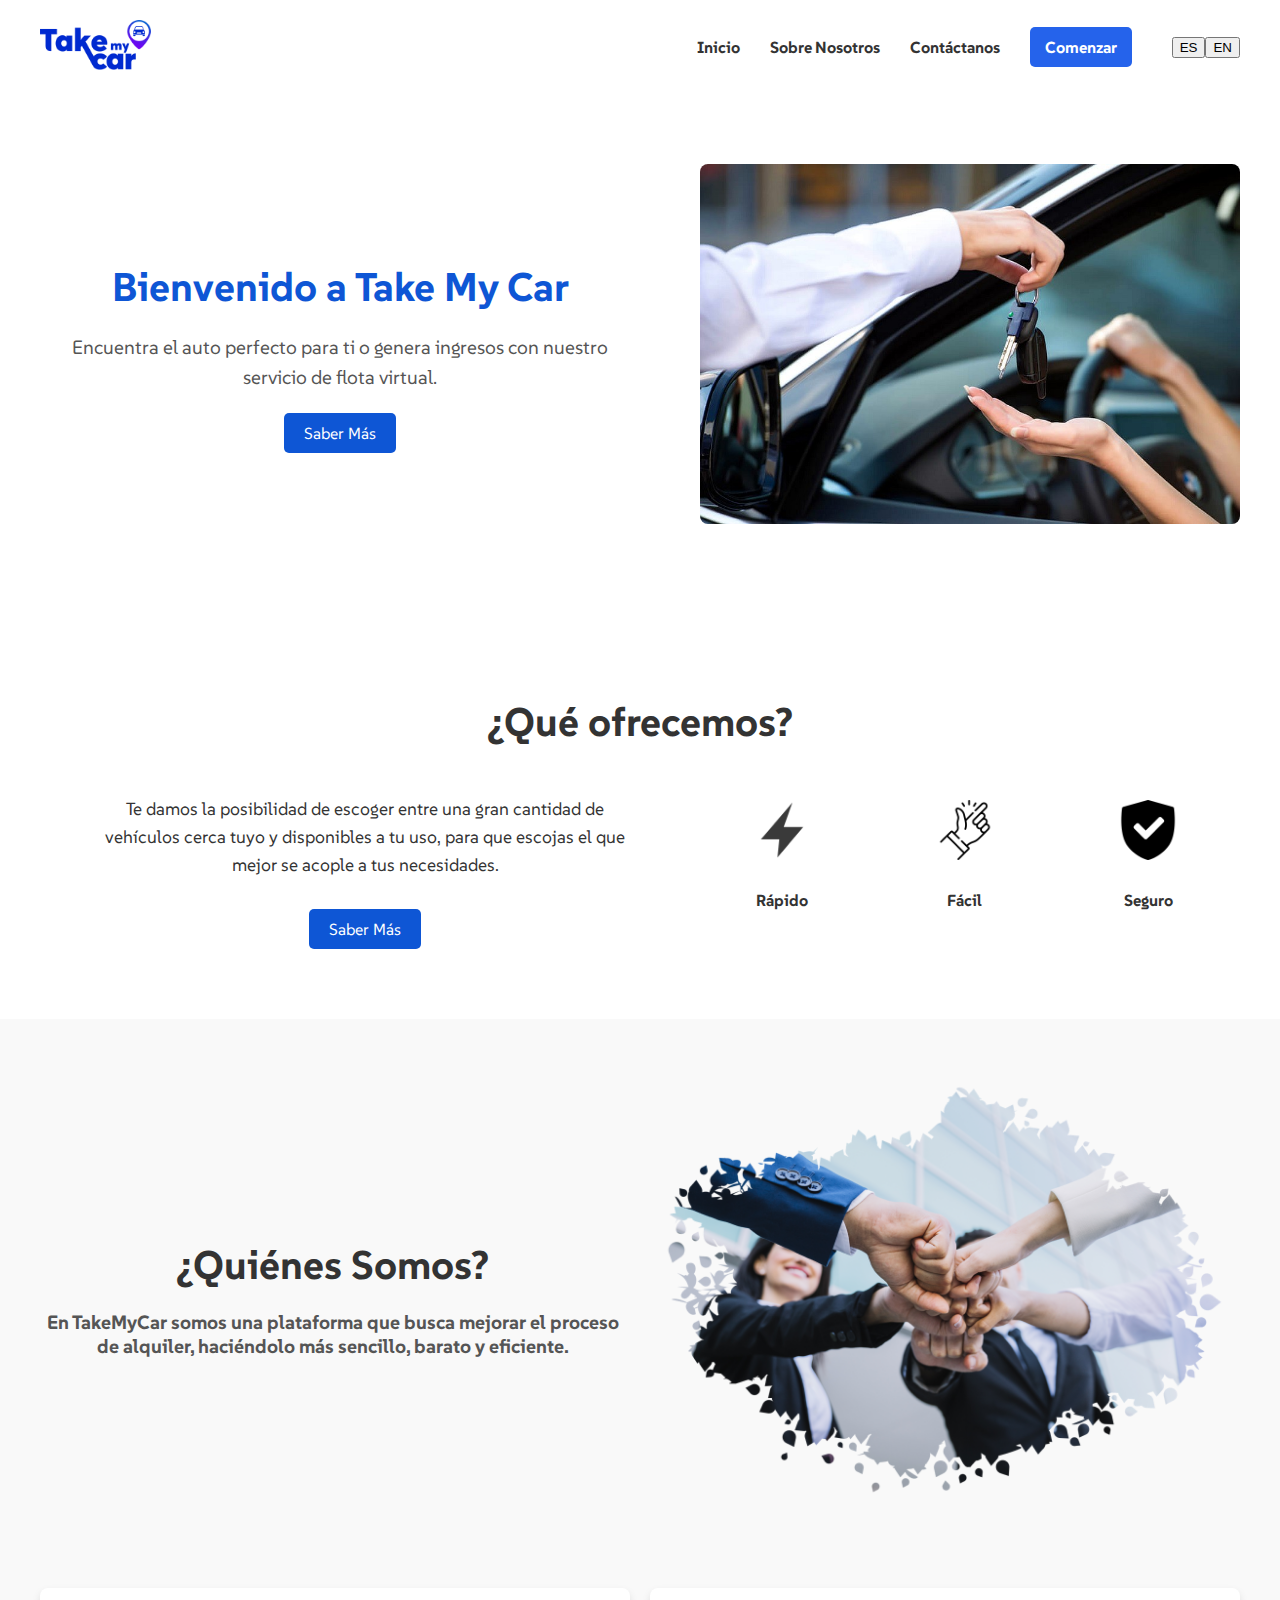
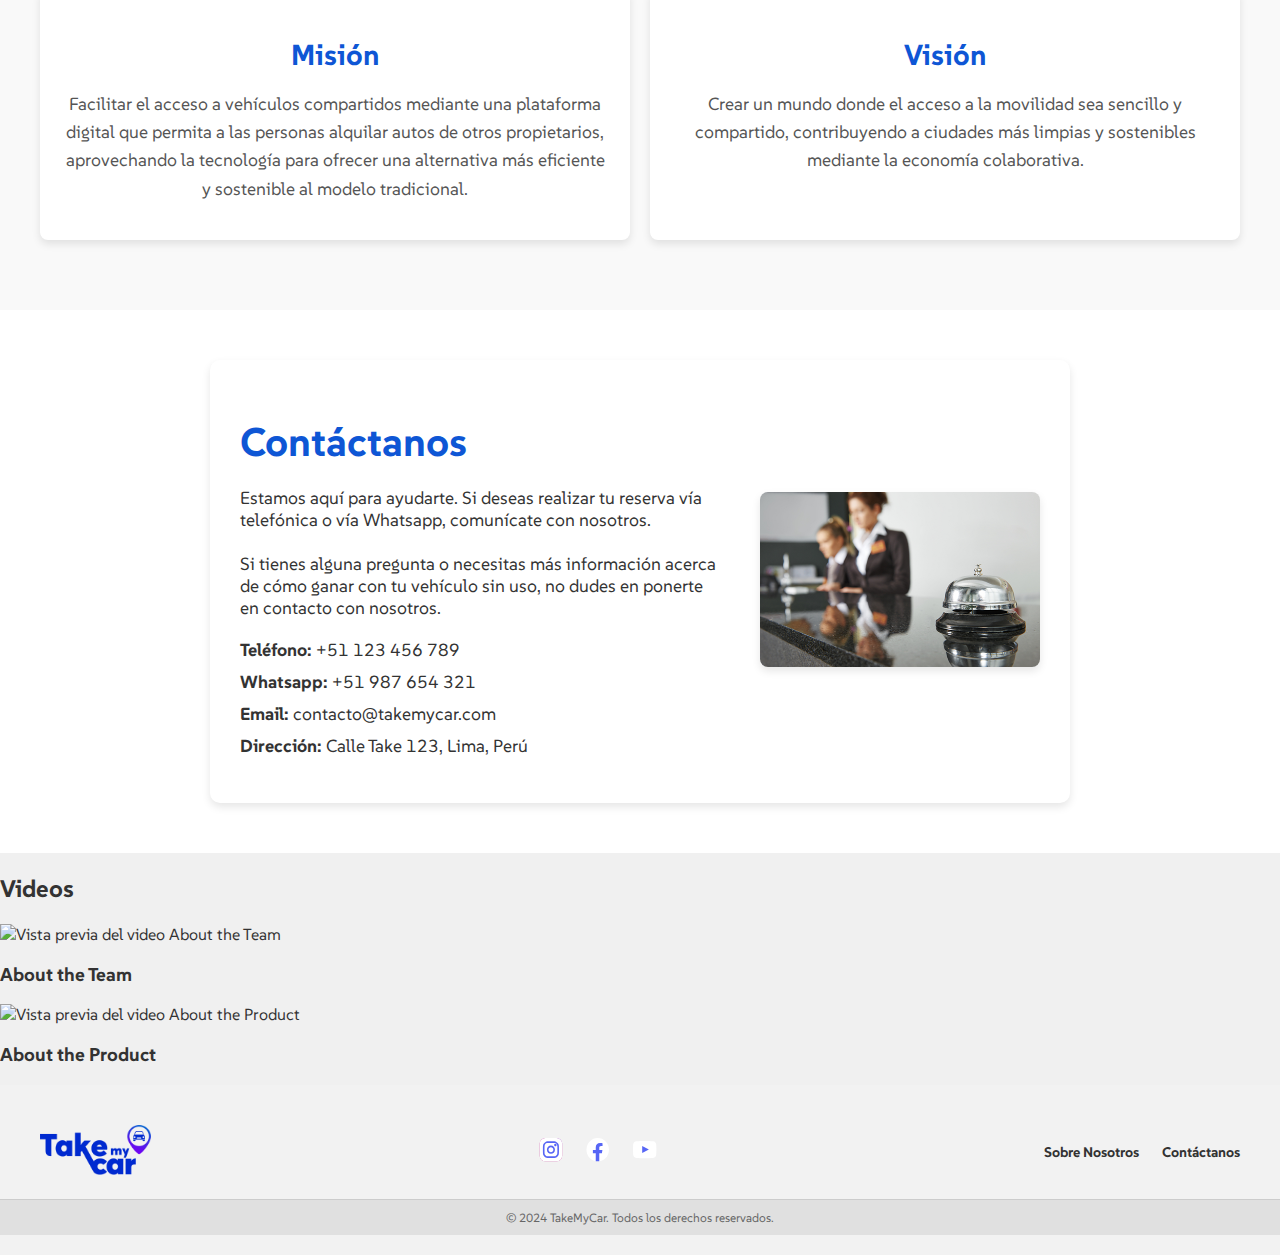
==== commit 53ac2112: "feat: add seccion videos and aria label" ====
--- a/index.html
+++ b/index.html
@@ -12,17 +12,17 @@
 
     <header>
         <div class="container">
-            <a href="index.html">
-                <img src="images/take-my-car-logo.png" alt="logo" class="logo">
+            <a href="index.html" aria-label="Inicio">
+                <img src="images/take-my-car-logo.png" alt="Logo TakeMyCar" class="logo">
             </a>
             <div class="navbar">
-                <a href="#inicio" data-key="home">Inicio</a>
-                <a href="#about-us" data-key="aboutus">Sobre Nosotros</a>
-                <a href="#contactanos" data-key="contactus">Contáctanos</a>
+                <a href="#inicio" data-key="home" aria-label="Ir a la sección Inicio">Inicio</a>
+                <a href="#about-us" data-key="aboutus" aria-label="Ir a la sección Sobre Nosotros">Sobre Nosotros</a>
+                <a href="#contactanos" data-key="contactus" aria-label="Ir a la sección Contáctanos">Contáctanos</a>
                 <a href="https://take-my-car.netlify.app/ " class="btn_front" data-key="lestsgo">Comenzar</a>
             </div>
-            <button onclick="changeLanguage('es')">ES</button>
-            <button onclick="changeLanguage('en')">EN</button>
+            <button onclick="changeLanguage('es')" aria-label="Cambiar idioma a español">ES</button>
+            <button onclick="changeLanguage('en')" aria-label="Cambiar idioma a inglés">EN</button>
         </div>
     </header>
 
@@ -31,14 +31,13 @@
             <div class="welcome-text">
                 <h1 data-key="welcome">Bienvenido a Take My Car</h1>
                 <p data-key="find">Encuentra el auto perfecto para ti o genera ingresos con nuestro servicio de flota virtual.</p>
-                <a href="#contactanos" class="welcome-btn" data-key="more">Saber Más</a>
+                <a href="#contactanos" class="welcome-btn" data-key="more" aria-label="Saber más sobre Take My Car">Saber Más</a>
             </div>
             <div class="welcome-image">
-                <img src="images/image1.jpg" alt="Imagen de auto">
+                <img src="images/image1.jpg" alt="Imagen de un auto moderno">
             </div>
         </div>
     </section>
-    
 
     <section class="offer-section">
         <div class="offer-container">
@@ -46,26 +45,26 @@
             <div class="offer-content">
                 <div class="offer-description">
                     <p data-key="give">Te damos la posibilidad de escoger entre una gran cantidad de vehículos cerca tuyo y disponibles a tu uso, para que escojas el que mejor se acople a tus necesidades.</p>
-                    <a href="#contactanos" class="offer-btn" data-key="more">Saber Más</a>
+                    <a href="#contactanos" class="offer-btn" data-key="more" aria-label="Conocer más sobre nuestra oferta">Saber Más</a>
                 </div>
                 <div class="offer-features">
                     <div class="feature-item">
-                        <img src="images/rayo-rapido.webp" alt="Rápido">
+                        <img src="images/rayo-rapido.webp" alt="Icono de servicio rápido" aria-label="Servicio rápido">
                         <p data-key="fast">Rápido</p>
                     </div>
                     <div class="feature-item">
-                        <img src="images/facil.png" alt="Fácil">
+                        <img src="images/facil.png" alt="Icono de servicio fácil" aria-label="Servicio fácil">
                         <p data-key="easy">Fácil</p>
                     </div>
                     <div class="feature-item">
-                        <img src="images/seguro.png" alt="Seguro">
+                        <img src="images/seguro.png" alt="Icono de servicio seguro" aria-label="Servicio seguro">
                         <p data-key="secure">Seguro</p>
                     </div>
                 </div>
             </div>
         </div>
     </section>
-    
+
     <section id="about-us" class="about-section">
         <div class="about-container">
             <div class="about-text">
@@ -73,7 +72,7 @@
                 <h2 class="about-subtitle" data-key="platform">En TakeMyCar somos una plataforma que busca mejorar el proceso de alquiler, haciéndolo más sencillo, barato y eficiente.</h2>
             </div>
             <div class="about-image">
-                <img src="images/quienes-somos.png" alt="Sobre nosotros">
+                <img src="images/quienes-somos.png" alt="Imagen sobre nosotros" aria-label="Imagen de nuestro equipo">
             </div>
         </div>
     
@@ -89,7 +88,6 @@
         </div>
     </section>
     
-    
     <section id="contactanos" class="contact-section">
         <div class="contact-wrapper">
             <div class="contact-content">
@@ -98,30 +96,55 @@
                 Si tienes alguna pregunta o necesitas más información acerca de cómo ganar con tu vehículo sin uso, no dudes en ponerte en contacto con nosotros.</p>
                 <ul>
                     <li><strong data-key="phone">Teléfono:</strong> +51 123 456 789</li>
-                    <li><strong >Whatsapp:</strong> +51 987 654 321</li>
+                    <li><strong>Whatsapp:</strong> +51 987 654 321</li>
                     <li><strong>Email:</strong> contacto@takemycar.com</li>
                     <li><strong data-key="address">Dirección:</strong> Calle Take 123, Lima, Perú</li>
                 </ul>
             </div>
             <div class="contact-image">
-                <img src="images/contactanos.png" alt="Imagen de la empresa">
+                <img src="images/contactanos.png" alt="Imagen de contacto" aria-label="Contáctanos para más información">
             </div>
         </div>
     </section>
 
+    <section id="videos" class="videos-section" aria-labelledby="videos-title">
+        <div class="videos-container">
+            <h2 id="videos-title" class="videos-title">Videos</h2>
+            <div class="videos-wrapper">
+                <div class="video-item">
+                    <img src="images/abouttheteam.png" alt="Vista previa del video About the Team" width="370px">
+                    <h3 class="video-title">
+                        <a href="" target="_blank" aria-label="Abrir About the Team">
+                            About the Team
+                        </a>
+                    </h3>
+                </div>
+                <div class="video-item">
+                    <img src="images/abouttheproduct.png" alt="Vista previa del video About the Product" width="370px">
+                    <h3 class="video-title">
+                        <a href="" target="_blank" aria-label="Abrir About the Product">
+                            About the Product
+                        </a>
+                    </h3>
+                </div>
+            </div>
+        </div>
+    </section>
+    
+    
     <footer class="site-footer">
         <div class="footer-content">
             <div class="footer-logo">
                 <img src="images/take-my-car-logo.png" alt="Logo TakeMyCar">
             </div>
             <div class="footer-social">
-                <a href="#"><img src="images/instagram.svg" alt="Instagram"></a>
-                <a href="#"><img src="images/facebook.svg" alt="Facebook"></a>
-                <a href="#"><img src="images/youtube.svg" alt="Youtube"></a>
+                <a href="#" aria-label="Instagram"><img src="images/instagram.svg" alt="Instagram"></a>
+                <a href="#" aria-label="Facebook"><img src="images/facebook.svg" alt="Facebook"></a>
+                <a href="#" aria-label="Youtube"><img src="images/youtube.svg" alt="Youtube"></a>
             </div>
             <div class="footer-links">
-                <a href="#about-us" data-key="aboutus">Sobre Nosotros</a>
-                <a href="#contactanos" data-key="contactus">Contáctanos</a>
+                <a href="#about-us" data-key="aboutus" aria-label="Ir a la sección Sobre Nosotros en el pie de página">Sobre Nosotros</a>
+                <a href="#contactanos" data-key="contactus" aria-label="Ir a la sección Contáctanos en el pie de página">Contáctanos</a>
             </div>
         </div>
         <div class="footer-bottom">
@@ -130,4 +153,4 @@
     </footer>
     <script type="text/javascript" src="script.js"></script>
 </body>
-</html>+</html>
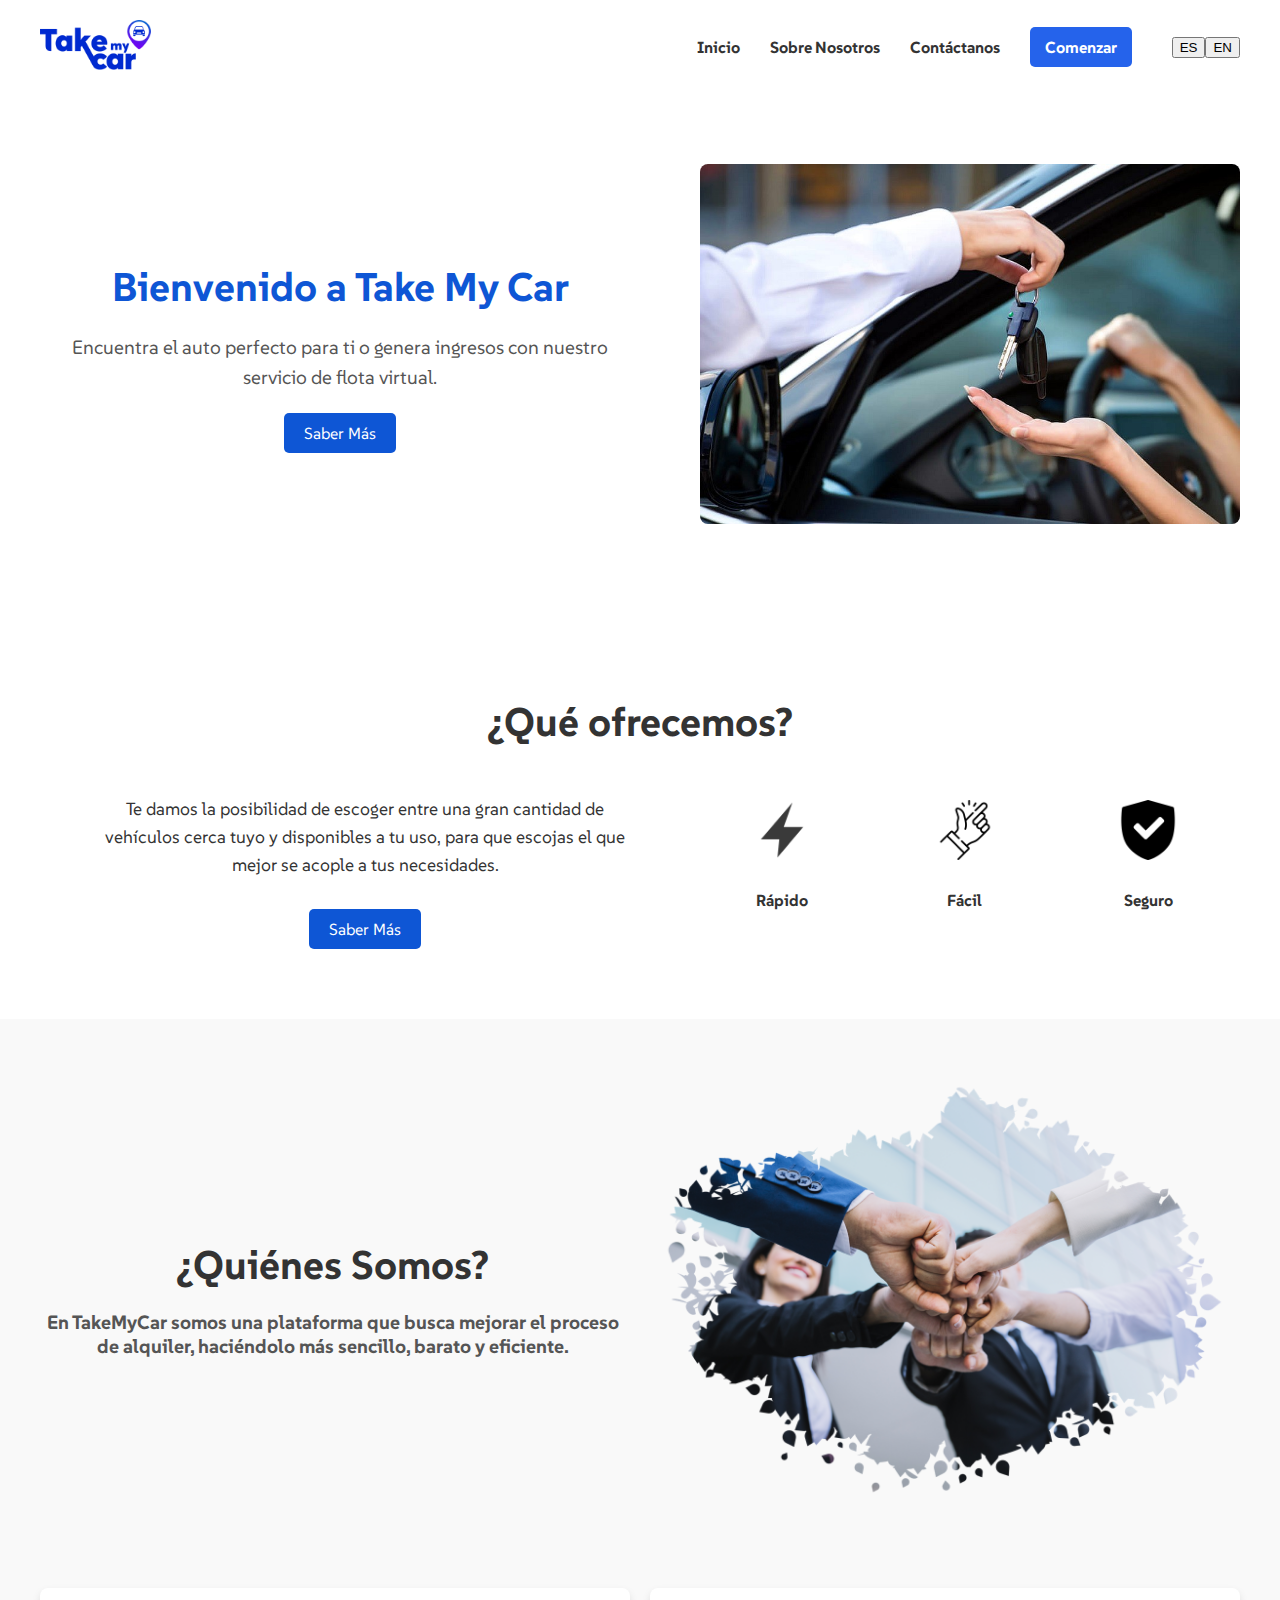
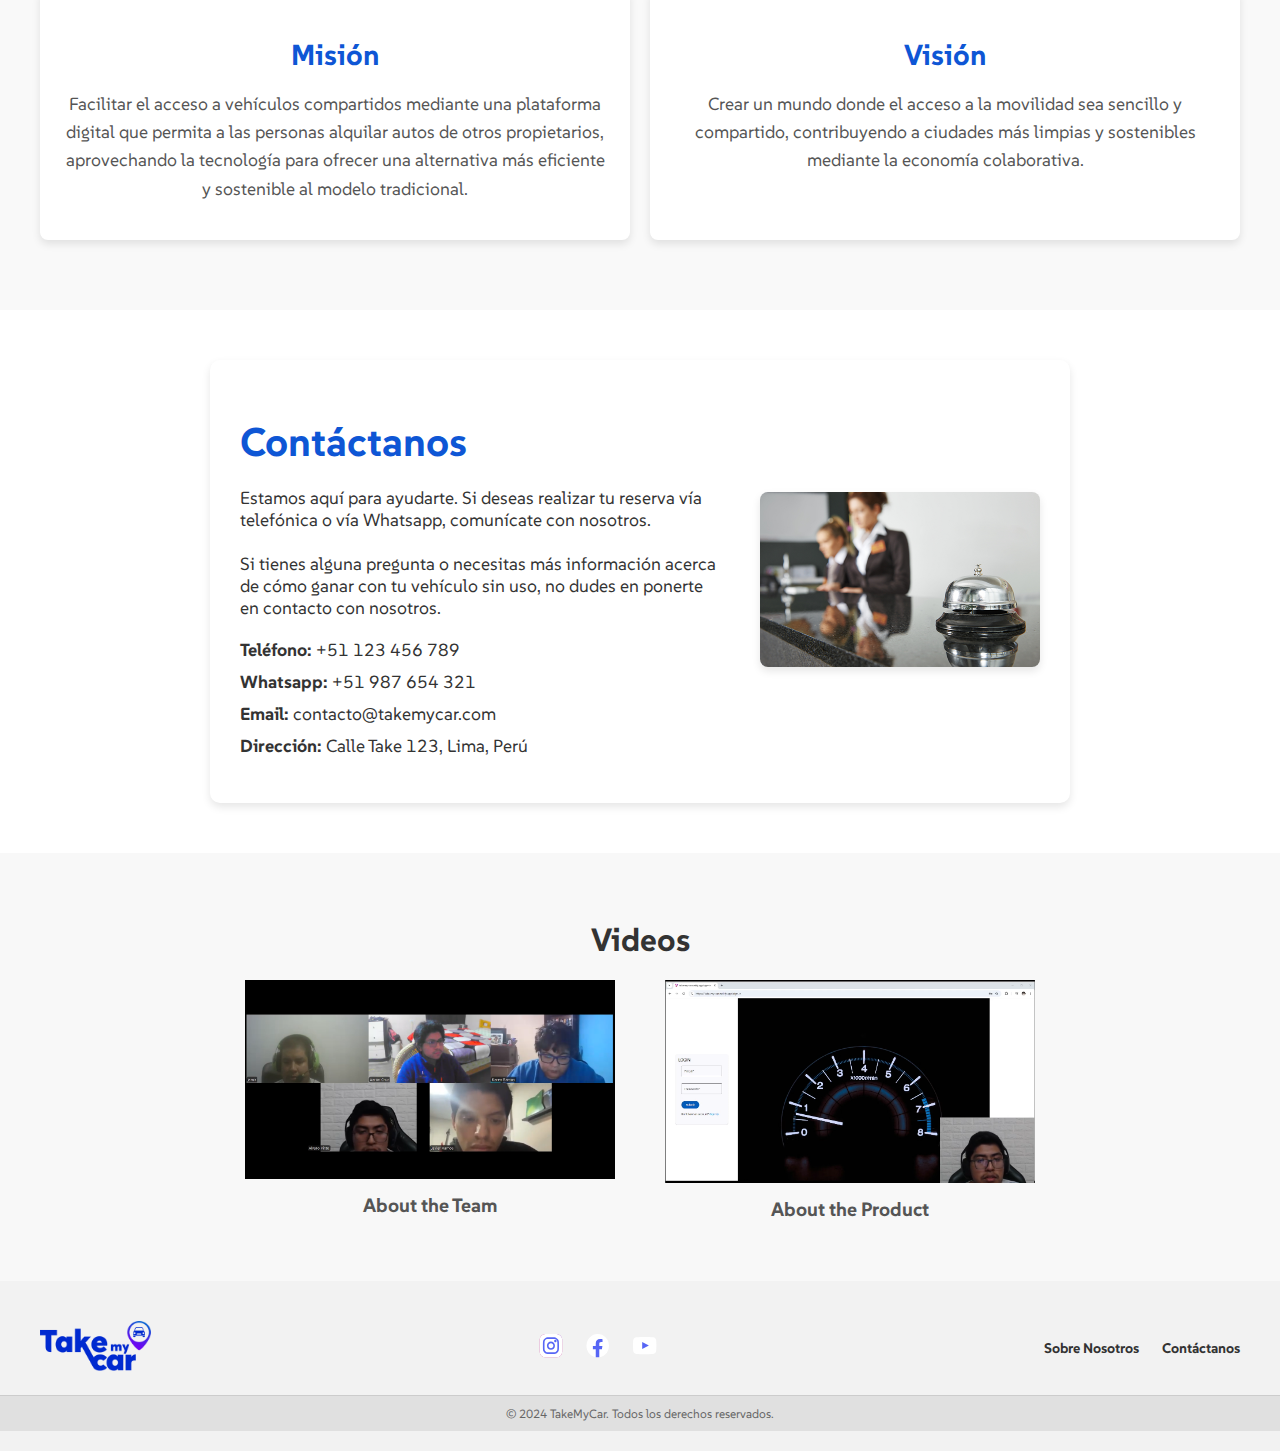
==== commit 7dcc2723: "fix: video links" ====
--- a/index.html
+++ b/index.html
@@ -114,7 +114,7 @@
                 <div class="video-item">
                     <img src="images/abouttheteam.png" alt="Vista previa del video About the Team" width="370px">
                     <h3 class="video-title">
-                        <a href="" target="_blank" aria-label="Abrir About the Team">
+                        <a href="https://youtu.be/jeZrHq4oD2o" target="_blank" aria-label="Abrir About the Team">
                             About the Team
                         </a>
                     </h3>
@@ -122,7 +122,7 @@
                 <div class="video-item">
                     <img src="images/abouttheproduct.png" alt="Vista previa del video About the Product" width="370px">
                     <h3 class="video-title">
-                        <a href="" target="_blank" aria-label="Abrir About the Product">
+                        <a href="https://youtu.be/uY8132eDHVI" target="_blank" aria-label="Abrir About the Product">
                             About the Product
                         </a>
                     </h3>
--- a/style.css
+++ b/style.css
@@ -369,4 +369,43 @@
     margin: 0;
     font-size: 12px;
     color: #666;
-}+}
+
+/* Estilos de la sección de videos */
+
+.videos-section {
+    padding: 40px 20px;
+    background-color: #f8f8f8;
+    text-align: center;
+}
+
+.videos-title {
+    font-size: 2rem;
+    margin-bottom: 20px;
+    color: #333;
+}
+
+.videos-wrapper {
+    display: flex;
+    justify-content: center;
+    gap: 20px;
+    flex-wrap: wrap;
+}
+
+.video-item {
+    max-width: 400px;
+    flex: 1;
+}
+
+.video-item iframe {
+    width: 100%;
+    height: 225px;
+    border-radius: 8px;
+    border: 1px solid #ddd;
+}
+
+.video-title {
+    margin-top: 10px;
+    font-size: 1.2rem;
+    color: #555;
+}
